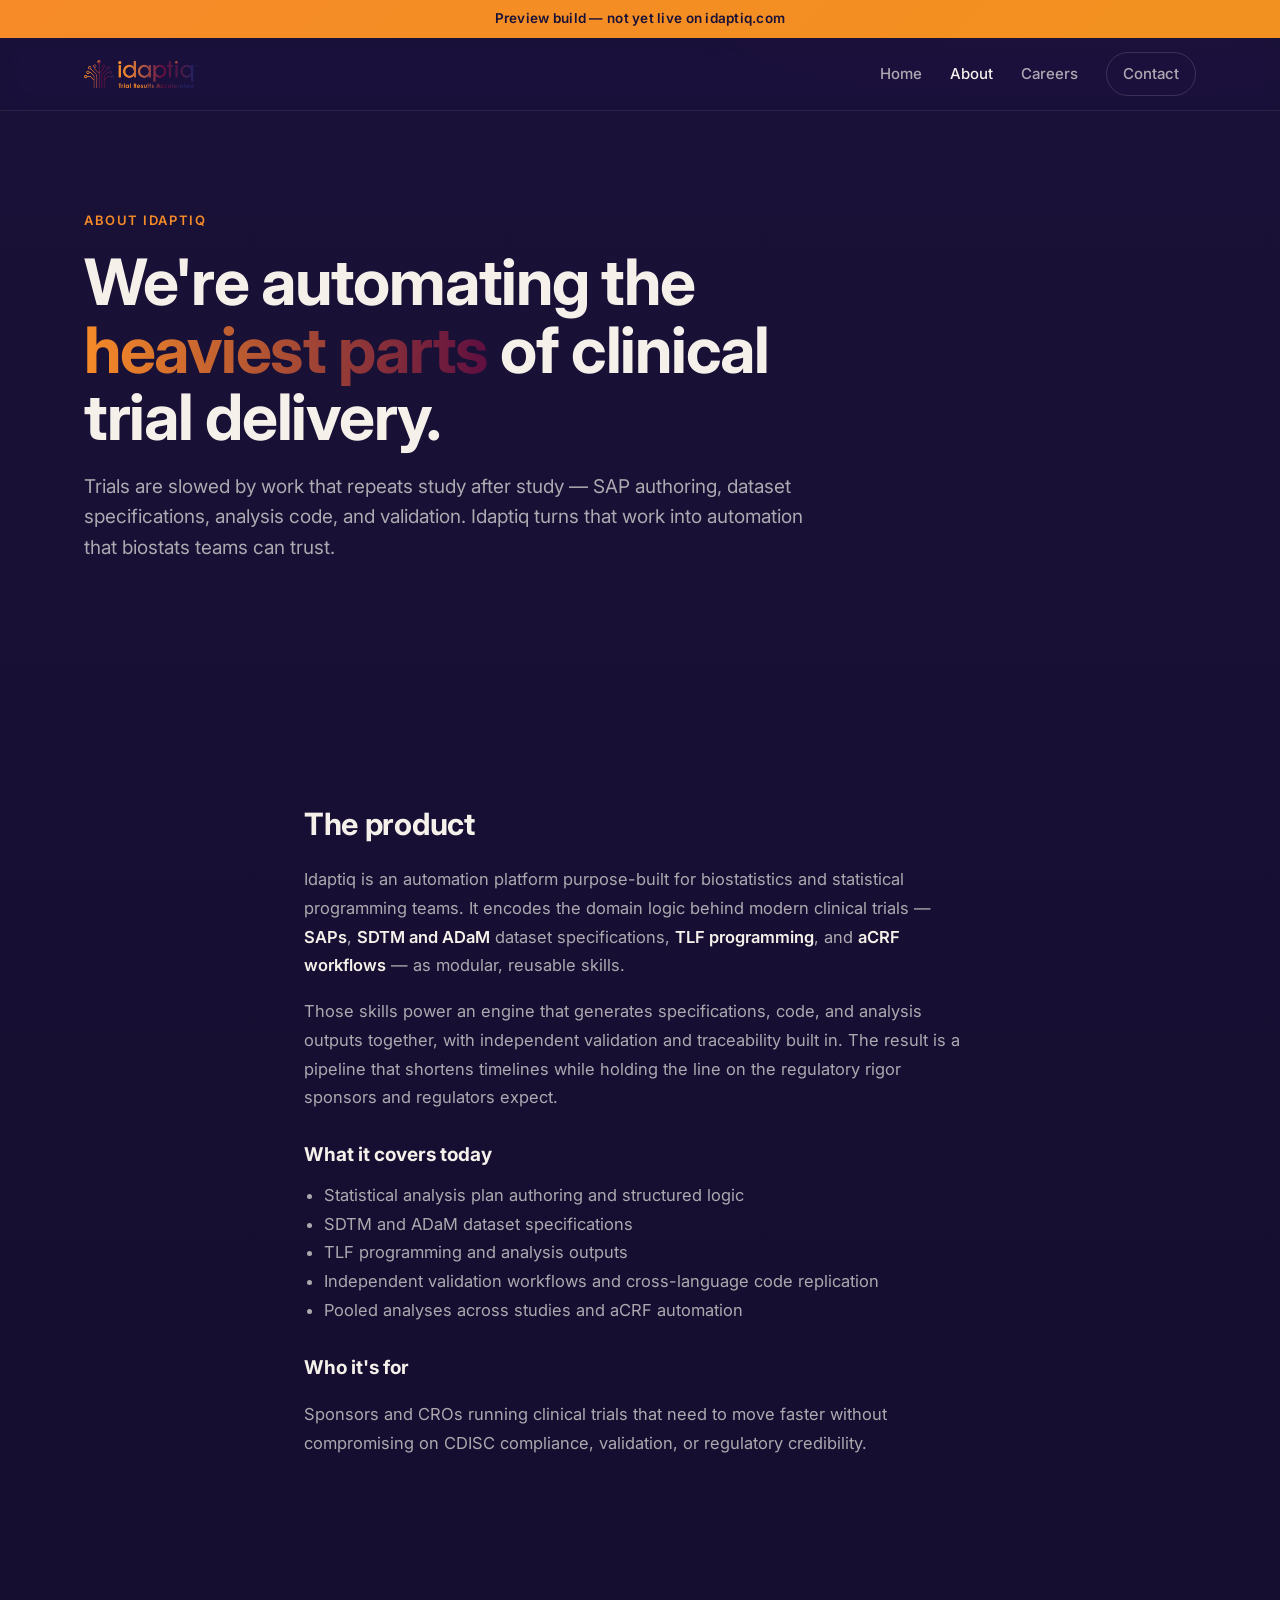
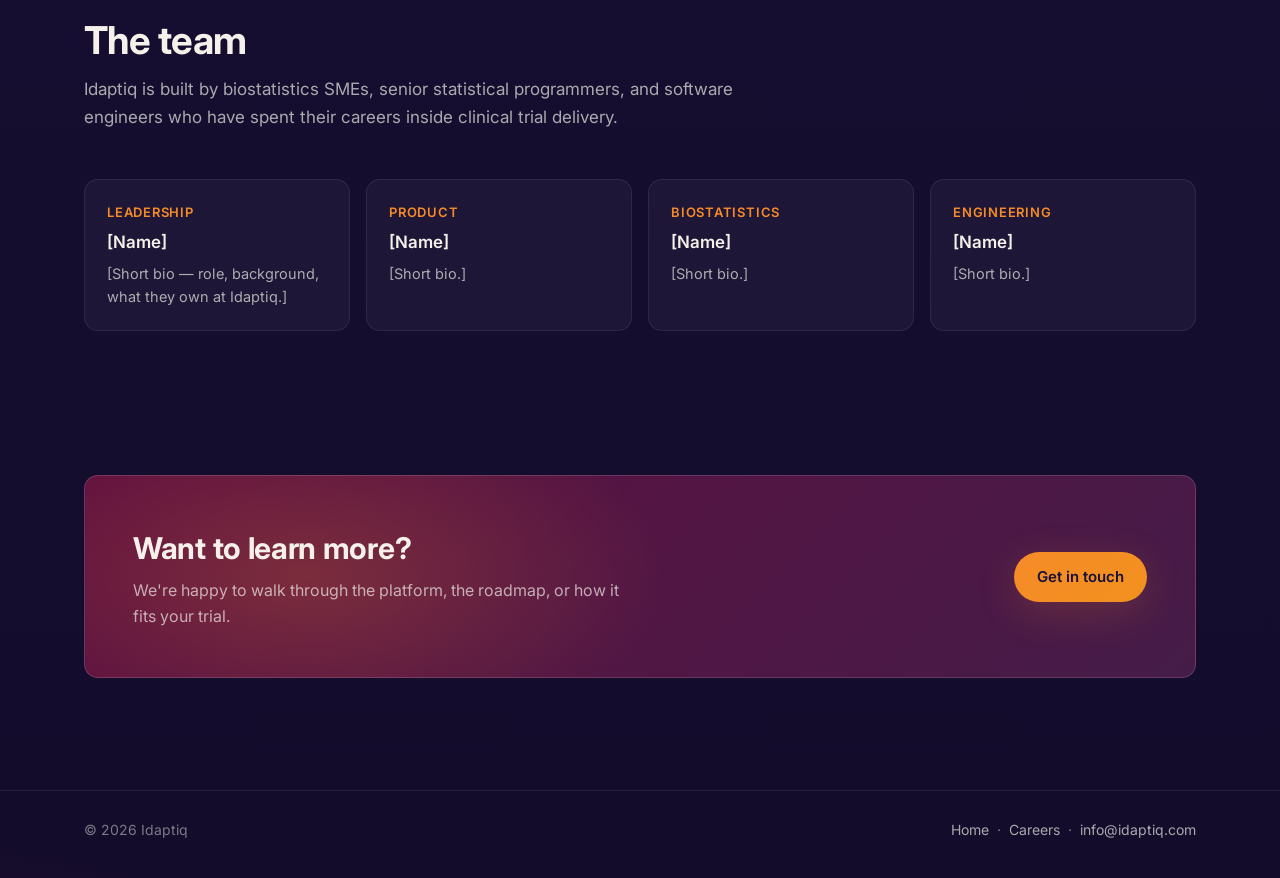
==== about.html @ 4130b28c "Scaffold v1 site: home, about, careers Dark theme using the Idaptiq palette (orange/tangerine accent" ====
<!DOCTYPE html>
<html lang="en">
<head>
  <meta charset="UTF-8">
  <meta name="viewport" content="width=device-width, initial-scale=1.0">
  <meta name="robots" content="noindex, nofollow">
  <title>About — Idaptiq</title>
  <meta name="description" content="About Idaptiq — the product, the mission, and the team automating biostatistics for clinical trials.">
  <link rel="preconnect" href="https://fonts.googleapis.com">
  <link rel="preconnect" href="https://fonts.gstatic.com" crossorigin>
  <link href="https://fonts.googleapis.com/css2?family=Inter:wght@400;500;600;700&display=swap" rel="stylesheet">
  <link rel="stylesheet" href="styles.css">
  <link rel="icon" type="image/png" href="logo.png">
</head>
<body>

  <div class="preview-banner">
    Preview build — not yet live on idaptiq.com
  </div>

  <nav class="nav">
    <div class="nav-inner">
      <a class="nav-brand" href="/">
        <img src="logo.png" alt="Idaptiq">
      </a>
      <div class="nav-links">
        <a href="/">Home</a>
        <a href="about.html" class="is-active">About</a>
        <a href="careers.html">Careers</a>
        <a href="mailto:info@idaptiq.com" class="btn btn-ghost btn-sm nav-cta">Contact</a>
      </div>
    </div>
  </nav>

  <header class="hero">
    <div class="container">
      <span class="eyebrow">About Idaptiq</span>
      <h1>We're automating the <span class="accent">heaviest parts</span> of clinical trial delivery.</h1>
      <p class="hero-sub">
        Trials are slowed by work that repeats study after study — SAP authoring, dataset
        specifications, analysis code, and validation. Idaptiq turns that work into
        automation that biostats teams can trust.
      </p>
    </div>
  </header>

  <section>
    <div class="container prose">
      <h2>The product</h2>
      <p>
        Idaptiq is an automation platform purpose-built for biostatistics and statistical
        programming teams. It encodes the domain logic behind modern clinical trials —
        <strong>SAPs</strong>, <strong>SDTM and ADaM</strong> dataset specifications,
        <strong>TLF programming</strong>, and <strong>aCRF workflows</strong> — as
        modular, reusable skills.
      </p>
      <p>
        Those skills power an engine that generates specifications, code, and analysis
        outputs together, with independent validation and traceability built in. The
        result is a pipeline that shortens timelines while holding the line on the
        regulatory rigor sponsors and regulators expect.
      </p>

      <h3>What it covers today</h3>
      <ul>
        <li>Statistical analysis plan authoring and structured logic</li>
        <li>SDTM and ADaM dataset specifications</li>
        <li>TLF programming and analysis outputs</li>
        <li>Independent validation workflows and cross-language code replication</li>
        <li>Pooled analyses across studies and aCRF automation</li>
      </ul>

      <h3>Who it's for</h3>
      <p>
        Sponsors and CROs running clinical trials that need to move faster without
        compromising on CDISC compliance, validation, or regulatory credibility.
      </p>
    </div>
  </section>

  <section>
    <div class="container">
      <div class="section-head">
        <h2>The team</h2>
        <p>
          Idaptiq is built by biostatistics SMEs, senior statistical programmers, and
          software engineers who have spent their careers inside clinical trial
          delivery.
        </p>
      </div>

      <div class="team-grid">
        <div class="team-member">
          <div class="role">Leadership</div>
          <p class="name">[Name]</p>
          <p class="bio">[Short bio — role, background, what they own at Idaptiq.]</p>
        </div>
        <div class="team-member">
          <div class="role">Product</div>
          <p class="name">[Name]</p>
          <p class="bio">[Short bio.]</p>
        </div>
        <div class="team-member">
          <div class="role">Biostatistics</div>
          <p class="name">[Name]</p>
          <p class="bio">[Short bio.]</p>
        </div>
        <div class="team-member">
          <div class="role">Engineering</div>
          <p class="name">[Name]</p>
          <p class="bio">[Short bio.]</p>
        </div>
      </div>
    </div>
  </section>

  <section>
    <div class="container">
      <div class="cta-band">
        <div>
          <h2>Want to learn more?</h2>
          <p>We're happy to walk through the platform, the roadmap, or how it fits your trial.</p>
        </div>
        <a href="mailto:info@idaptiq.com" class="btn btn-primary">Get in touch</a>
      </div>
    </div>
  </section>

  <footer class="footer">
    <div class="container footer-inner">
      <div>&copy; <span id="year"></span> Idaptiq</div>
      <div>
        <a href="/">Home</a> &nbsp;·&nbsp;
        <a href="careers.html">Careers</a> &nbsp;·&nbsp;
        <a href="mailto:info@idaptiq.com">info@idaptiq.com</a>
      </div>
    </div>
  </footer>

  <script>
    document.getElementById("year").textContent = new Date().getFullYear();
  </script>

</body>
</html>
---- styles.css ----
:root {
  --orange: #F68B28;
  --tangerine: #F2911F;
  --plum: #5F0F40;
  --purple: #451C48;
  --blue: #262262;

  --bg: #1a1138;
  --bg-elevated: rgba(255, 255, 255, 0.04);
  --bg-elevated-hover: rgba(255, 255, 255, 0.07);
  --border: rgba(255, 255, 255, 0.08);
  --border-strong: rgba(255, 255, 255, 0.14);

  --text: #f5f1ea;
  --text-muted: rgba(245, 241, 234, 0.68);
  --text-subtle: rgba(245, 241, 234, 0.48);

  --gradient-warm: linear-gradient(135deg, var(--orange), var(--tangerine));
  --gradient-cool: linear-gradient(135deg, var(--blue), var(--purple));
  --gradient-brand: linear-gradient(90deg, var(--orange), var(--plum));

  --maxw: 1160px;
  --radius: 14px;
  --radius-sm: 8px;
  --radius-pill: 999px;

  --shadow-soft: 0 6px 24px rgba(0, 0, 0, 0.25);
  --shadow-glow: 0 10px 40px rgba(246, 139, 40, 0.18);
}

* { box-sizing: border-box; }

html, body {
  margin: 0;
  padding: 0;
  background: var(--bg);
  color: var(--text);
  font-family: "Inter", -apple-system, BlinkMacSystemFont, "Segoe UI", Roboto, Helvetica, Arial, sans-serif;
  font-size: 16px;
  line-height: 1.6;
  -webkit-font-smoothing: antialiased;
  -moz-osx-font-smoothing: grayscale;
}

body {
  background:
    radial-gradient(1200px 600px at 85% -10%, rgba(246, 139, 40, 0.14), transparent 60%),
    radial-gradient(900px 500px at -10% 110%, rgba(95, 15, 64, 0.45), transparent 60%),
    linear-gradient(180deg, #1a1138 0%, #130c2b 100%);
  min-height: 100vh;
}

a { color: inherit; text-decoration: none; }

img { max-width: 100%; display: block; }

.container {
  width: 100%;
  max-width: var(--maxw);
  margin: 0 auto;
  padding: 0 24px;
}

/* ---------- Nav ---------- */

.nav {
  position: sticky;
  top: 0;
  z-index: 20;
  backdrop-filter: saturate(140%) blur(10px);
  background: rgba(26, 17, 56, 0.72);
  border-bottom: 1px solid var(--border);
}

.nav-inner {
  display: flex;
  align-items: center;
  justify-content: space-between;
  gap: 24px;
  padding: 14px 24px;
  max-width: var(--maxw);
  margin: 0 auto;
}

.nav-brand {
  display: flex;
  align-items: center;
  gap: 10px;
  font-weight: 700;
  letter-spacing: 0.2px;
}

.nav-brand img {
  height: 28px;
  width: auto;
}

.nav-links {
  display: flex;
  align-items: center;
  gap: 28px;
  flex-wrap: wrap;
}

.nav-links a {
  color: var(--text-muted);
  font-size: 15px;
  font-weight: 500;
  transition: color 0.15s ease;
}

.nav-links a:hover,
.nav-links a.is-active {
  color: var(--text);
}

.btn {
  display: inline-flex;
  align-items: center;
  justify-content: center;
  gap: 8px;
  padding: 12px 22px;
  border-radius: var(--radius-pill);
  font-weight: 600;
  font-size: 15px;
  border: 1px solid transparent;
  cursor: pointer;
  transition: transform 0.15s ease, box-shadow 0.2s ease, background 0.2s ease, border-color 0.2s ease, color 0.2s ease;
  white-space: nowrap;
}

.btn-primary {
  background: var(--gradient-warm);
  color: #1a1138;
  box-shadow: var(--shadow-glow);
}

.btn-primary:hover {
  transform: translateY(-1px);
  box-shadow: 0 14px 48px rgba(246, 139, 40, 0.28);
}

.btn-ghost {
  background: transparent;
  border-color: var(--border-strong);
  color: var(--text);
}

.btn-ghost:hover {
  border-color: var(--orange);
  color: var(--orange);
}

.btn-sm {
  padding: 9px 16px;
  font-size: 14px;
}

/* ---------- Hero ---------- */

.hero {
  padding: 96px 0 80px;
}

.eyebrow {
  display: inline-block;
  font-size: 13px;
  font-weight: 600;
  letter-spacing: 0.12em;
  text-transform: uppercase;
  color: var(--orange);
  margin-bottom: 18px;
}

.hero h1 {
  font-size: clamp(36px, 5.2vw, 64px);
  line-height: 1.05;
  letter-spacing: -0.02em;
  font-weight: 700;
  margin: 0 0 22px;
  max-width: 18ch;
}

.hero h1 .accent {
  background: var(--gradient-brand);
  -webkit-background-clip: text;
  background-clip: text;
  -webkit-text-fill-color: transparent;
  color: transparent;
}

.hero-sub {
  font-size: clamp(16px, 1.6vw, 19px);
  color: var(--text-muted);
  max-width: 60ch;
  margin: 0 0 36px;
}

.hero-ctas {
  display: flex;
  gap: 14px;
  flex-wrap: wrap;
}

/* ---------- Sections ---------- */

section {
  padding: 72px 0;
}

.section-head {
  max-width: 720px;
  margin: 0 0 48px;
}

.section-head h2 {
  font-size: clamp(28px, 3vw, 40px);
  line-height: 1.15;
  letter-spacing: -0.015em;
  font-weight: 700;
  margin: 0 0 14px;
}

.section-head p {
  color: var(--text-muted);
  font-size: 17px;
  margin: 0;
}

/* ---------- Feature grid ---------- */

.grid {
  display: grid;
  gap: 20px;
  grid-template-columns: repeat(auto-fit, minmax(260px, 1fr));
}

.card {
  background: var(--bg-elevated);
  border: 1px solid var(--border);
  border-radius: var(--radius);
  padding: 28px;
  transition: background 0.2s ease, border-color 0.2s ease, transform 0.2s ease;
}

.card:hover {
  background: var(--bg-elevated-hover);
  border-color: var(--border-strong);
  transform: translateY(-2px);
}

.card h3 {
  margin: 0 0 10px;
  font-size: 19px;
  font-weight: 600;
  letter-spacing: -0.01em;
}

.card p {
  margin: 0;
  color: var(--text-muted);
  font-size: 15.5px;
}

.card .icon {
  width: 40px;
  height: 40px;
  border-radius: 10px;
  background: var(--gradient-warm);
  display: flex;
  align-items: center;
  justify-content: center;
  margin-bottom: 18px;
  color: #1a1138;
  font-weight: 700;
  font-size: 18px;
}

/* ---------- Two-column prose ---------- */

.prose {
  max-width: 72ch;
}

.prose h2 {
  font-size: clamp(24px, 2.4vw, 32px);
  margin: 48px 0 14px;
  letter-spacing: -0.01em;
}

.prose h3 {
  font-size: 19px;
  margin: 28px 0 8px;
  color: var(--text);
}

.prose p, .prose li {
  color: var(--text-muted);
  font-size: 16.5px;
  line-height: 1.75;
}

.prose ul {
  padding-left: 20px;
  margin: 10px 0 16px;
}

.prose strong {
  color: var(--text);
  font-weight: 600;
}

/* ---------- Team ---------- */

.team-grid {
  display: grid;
  gap: 16px;
  grid-template-columns: repeat(auto-fit, minmax(220px, 1fr));
}

.team-member {
  background: var(--bg-elevated);
  border: 1px solid var(--border);
  border-radius: var(--radius);
  padding: 22px;
}

.team-member .role {
  color: var(--orange);
  font-size: 13px;
  font-weight: 600;
  letter-spacing: 0.06em;
  text-transform: uppercase;
  margin-bottom: 6px;
}

.team-member .name {
  font-size: 17px;
  font-weight: 600;
  margin: 0 0 4px;
}

.team-member .bio {
  color: var(--text-muted);
  font-size: 14.5px;
  margin: 6px 0 0;
}

/* ---------- Job listing ---------- */

.job {
  background: var(--bg-elevated);
  border: 1px solid var(--border);
  border-radius: var(--radius);
  padding: 32px;
  margin-bottom: 20px;
}

.job-head {
  display: flex;
  justify-content: space-between;
  align-items: flex-start;
  gap: 16px;
  flex-wrap: wrap;
  margin-bottom: 10px;
}

.job-head h3 {
  margin: 0;
  font-size: 22px;
  letter-spacing: -0.01em;
}

.job-meta {
  color: var(--text-subtle);
  font-size: 14px;
  letter-spacing: 0.04em;
  text-transform: uppercase;
}

.job-summary {
  color: var(--text-muted);
  margin: 0 0 18px;
}

.job details {
  border-top: 1px solid var(--border);
  padding-top: 18px;
}

.job summary {
  cursor: pointer;
  font-weight: 600;
  color: var(--orange);
  list-style: none;
  display: inline-flex;
  align-items: center;
  gap: 8px;
}

.job summary::-webkit-details-marker { display: none; }

.job summary::after {
  content: "↓";
  font-size: 14px;
  transition: transform 0.2s ease;
}

.job details[open] summary::after {
  transform: rotate(180deg);
}

.job details > *:not(summary) {
  margin-top: 16px;
}

/* ---------- CTA band ---------- */

.cta-band {
  background:
    radial-gradient(600px 300px at 20% 50%, rgba(246, 139, 40, 0.22), transparent 60%),
    linear-gradient(135deg, var(--plum), var(--purple));
  border: 1px solid var(--border-strong);
  border-radius: var(--radius);
  padding: 48px;
  display: flex;
  align-items: center;
  justify-content: space-between;
  gap: 24px;
  flex-wrap: wrap;
}

.cta-band h2 {
  margin: 0 0 6px;
  font-size: clamp(22px, 2.4vw, 30px);
  letter-spacing: -0.01em;
}

.cta-band p {
  margin: 0;
  color: var(--text-muted);
  max-width: 50ch;
}

/* ---------- Footer ---------- */

.footer {
  border-top: 1px solid var(--border);
  margin-top: 40px;
  padding: 28px 0 36px;
  color: var(--text-subtle);
  font-size: 14px;
}

.footer-inner {
  display: flex;
  justify-content: space-between;
  align-items: center;
  gap: 16px;
  flex-wrap: wrap;
}

.footer a { color: var(--text-muted); }
.footer a:hover { color: var(--text); }

/* ---------- Preview banner (remove on launch) ---------- */

.preview-banner {
  background: var(--gradient-warm);
  color: #1a1138;
  text-align: center;
  font-size: 13.5px;
  font-weight: 600;
  padding: 8px 16px;
  letter-spacing: 0.02em;
}

/* ---------- Responsive ---------- */

@media (max-width: 720px) {
  .nav-inner { padding: 12px 16px; }
  .container { padding: 0 16px; }
  .hero { padding: 64px 0 48px; }
  section { padding: 56px 0; }
  .cta-band { padding: 32px; }
  .nav-links { gap: 18px; }
  .nav-links a { font-size: 14px; }
}

@media (max-width: 520px) {
  .nav-links .nav-cta { display: none; }
}
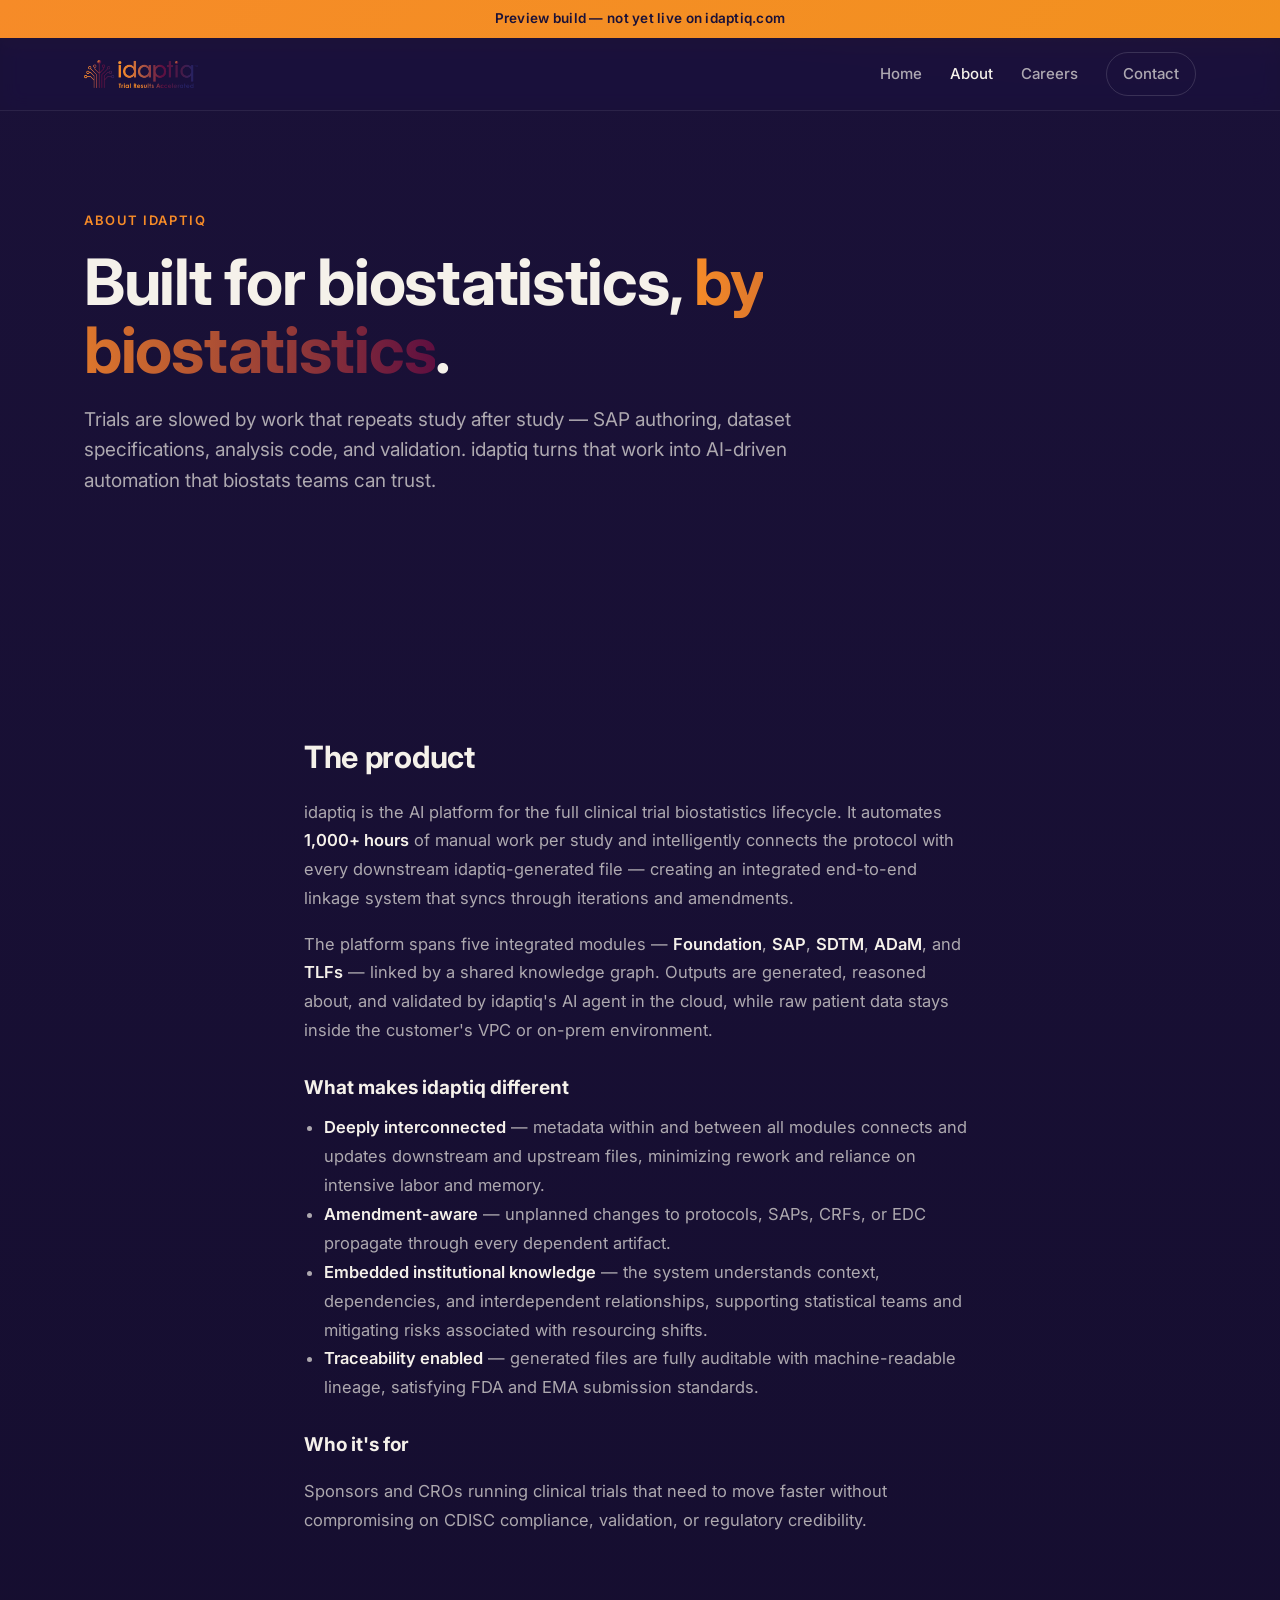
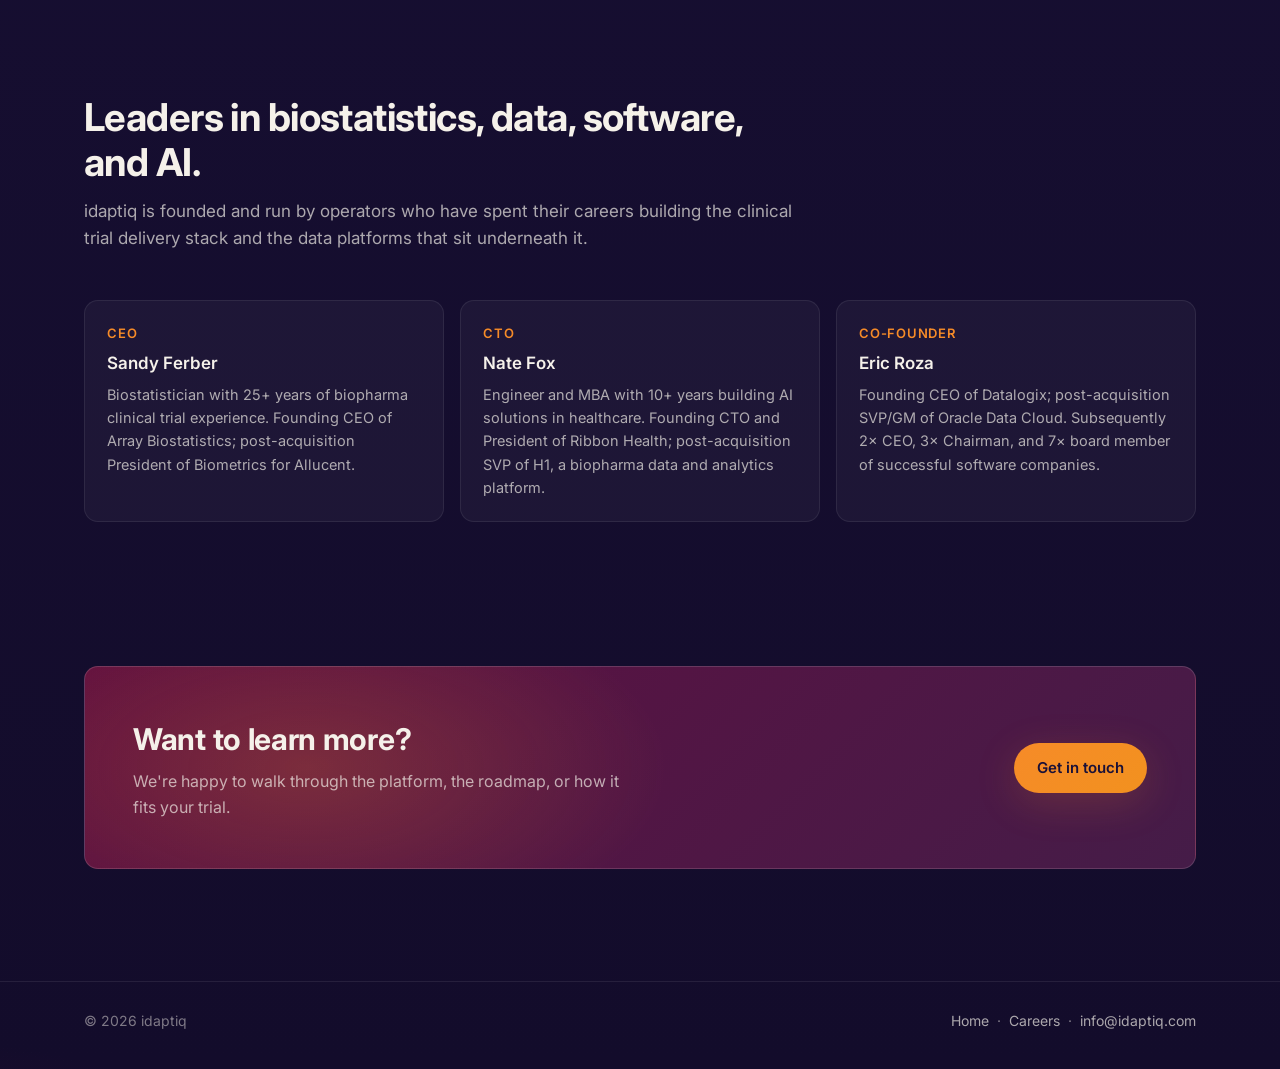
==== commit 0ea3e24e: "Update site with real product messaging, team bios, brand voice Pulled from the CRO partnership deck" ====
--- a/about.html
+++ b/about.html
@@ -4,8 +4,8 @@
   <meta charset="UTF-8">
   <meta name="viewport" content="width=device-width, initial-scale=1.0">
   <meta name="robots" content="noindex, nofollow">
-  <title>About — Idaptiq</title>
-  <meta name="description" content="About Idaptiq — the product, the mission, and the team automating biostatistics for clinical trials.">
+  <title>About — idaptiq</title>
+  <meta name="description" content="About idaptiq — the AI platform automating biostatistical outputs, and the team building it. Built for biostatistics, by biostatistics.">
   <link rel="preconnect" href="https://fonts.googleapis.com">
   <link rel="preconnect" href="https://fonts.gstatic.com" crossorigin>
   <link href="https://fonts.googleapis.com/css2?family=Inter:wght@400;500;600;700&display=swap" rel="stylesheet">
@@ -20,25 +20,25 @@
 
   <nav class="nav">
     <div class="nav-inner">
-      <a class="nav-brand" href="/">
-        <img src="logo.png" alt="Idaptiq">
+      <a class="nav-brand" href="index.html">
+        <img src="logo.png" alt="idaptiq">
       </a>
       <div class="nav-links">
-        <a href="/">Home</a>
+        <a href="index.html">Home</a>
         <a href="about.html" class="is-active">About</a>
         <a href="careers.html">Careers</a>
-        <a href="mailto:info@idaptiq.com" class="btn btn-ghost btn-sm nav-cta">Contact</a>
+        <a href="contact.html" class="btn btn-ghost btn-sm nav-cta">Contact</a>
       </div>
     </div>
   </nav>
 
   <header class="hero">
     <div class="container">
-      <span class="eyebrow">About Idaptiq</span>
-      <h1>We're automating the <span class="accent">heaviest parts</span> of clinical trial delivery.</h1>
+      <span class="eyebrow">About idaptiq</span>
+      <h1>Built for biostatistics, <span class="accent">by biostatistics</span>.</h1>
       <p class="hero-sub">
         Trials are slowed by work that repeats study after study — SAP authoring, dataset
-        specifications, analysis code, and validation. Idaptiq turns that work into
+        specifications, analysis code, and validation. idaptiq turns that work into AI-driven
         automation that biostats teams can trust.
       </p>
     </div>
@@ -48,26 +48,25 @@
     <div class="container prose">
       <h2>The product</h2>
       <p>
-        Idaptiq is an automation platform purpose-built for biostatistics and statistical
-        programming teams. It encodes the domain logic behind modern clinical trials —
-        <strong>SAPs</strong>, <strong>SDTM and ADaM</strong> dataset specifications,
-        <strong>TLF programming</strong>, and <strong>aCRF workflows</strong> — as
-        modular, reusable skills.
+        idaptiq is the AI platform for the full clinical trial biostatistics lifecycle. It
+        automates <strong>1,000+ hours</strong> of manual work per study and intelligently
+        connects the protocol with every downstream idaptiq-generated file — creating an
+        integrated end-to-end linkage system that syncs through iterations and amendments.
       </p>
       <p>
-        Those skills power an engine that generates specifications, code, and analysis
-        outputs together, with independent validation and traceability built in. The
-        result is a pipeline that shortens timelines while holding the line on the
-        regulatory rigor sponsors and regulators expect.
+        The platform spans five integrated modules — <strong>Foundation</strong>,
+        <strong>SAP</strong>, <strong>SDTM</strong>, <strong>ADaM</strong>, and
+        <strong>TLFs</strong> — linked by a shared knowledge graph. Outputs are generated,
+        reasoned about, and validated by idaptiq's AI agent in the cloud, while raw patient
+        data stays inside the customer's VPC or on-prem environment.
       </p>
 
-      <h3>What it covers today</h3>
+      <h3>What makes idaptiq different</h3>
       <ul>
-        <li>Statistical analysis plan authoring and structured logic</li>
-        <li>SDTM and ADaM dataset specifications</li>
-        <li>TLF programming and analysis outputs</li>
-        <li>Independent validation workflows and cross-language code replication</li>
-        <li>Pooled analyses across studies and aCRF automation</li>
+        <li><strong>Deeply interconnected</strong> — metadata within and between all modules connects and updates downstream and upstream files, minimizing rework and reliance on intensive labor and memory.</li>
+        <li><strong>Amendment-aware</strong> — unplanned changes to protocols, SAPs, CRFs, or EDC propagate through every dependent artifact.</li>
+        <li><strong>Embedded institutional knowledge</strong> — the system understands context, dependencies, and interdependent relationships, supporting statistical teams and mitigating risks associated with resourcing shifts.</li>
+        <li><strong>Traceability enabled</strong> — generated files are fully auditable with machine-readable lineage, satisfying FDA and EMA submission standards.</li>
       </ul>
 
       <h3>Who it's for</h3>
@@ -81,34 +80,28 @@
   <section>
     <div class="container">
       <div class="section-head">
-        <h2>The team</h2>
+        <h2>Leaders in biostatistics, data, software, and AI.</h2>
         <p>
-          Idaptiq is built by biostatistics SMEs, senior statistical programmers, and
-          software engineers who have spent their careers inside clinical trial
-          delivery.
+          idaptiq is founded and run by operators who have spent their careers building the
+          clinical trial delivery stack and the data platforms that sit underneath it.
         </p>
       </div>
 
       <div class="team-grid">
         <div class="team-member">
-          <div class="role">Leadership</div>
-          <p class="name">[Name]</p>
-          <p class="bio">[Short bio — role, background, what they own at Idaptiq.]</p>
+          <div class="role">CEO</div>
+          <p class="name">Sandy Ferber</p>
+          <p class="bio">Biostatistician with 25+ years of biopharma clinical trial experience. Founding CEO of Array Biostatistics; post-acquisition President of Biometrics for Allucent.</p>
         </div>
         <div class="team-member">
-          <div class="role">Product</div>
-          <p class="name">[Name]</p>
-          <p class="bio">[Short bio.]</p>
+          <div class="role">CTO</div>
+          <p class="name">Nate Fox</p>
+          <p class="bio">Engineer and MBA with 10+ years building AI solutions in healthcare. Founding CTO and President of Ribbon Health; post-acquisition SVP of H1, a biopharma data and analytics platform.</p>
         </div>
         <div class="team-member">
-          <div class="role">Biostatistics</div>
-          <p class="name">[Name]</p>
-          <p class="bio">[Short bio.]</p>
-        </div>
-        <div class="team-member">
-          <div class="role">Engineering</div>
-          <p class="name">[Name]</p>
-          <p class="bio">[Short bio.]</p>
+          <div class="role">Co-Founder</div>
+          <p class="name">Eric Roza</p>
+          <p class="bio">Founding CEO of Datalogix; post-acquisition SVP/GM of Oracle Data Cloud. Subsequently 2× CEO, 3× Chairman, and 7× board member of successful software companies.</p>
         </div>
       </div>
     </div>
@@ -121,16 +114,16 @@
           <h2>Want to learn more?</h2>
           <p>We're happy to walk through the platform, the roadmap, or how it fits your trial.</p>
         </div>
-        <a href="mailto:info@idaptiq.com" class="btn btn-primary">Get in touch</a>
+        <a href="contact.html" class="btn btn-primary">Get in touch</a>
       </div>
     </div>
   </section>
 
   <footer class="footer">
     <div class="container footer-inner">
-      <div>&copy; <span id="year"></span> Idaptiq</div>
+      <div>&copy; <span id="year"></span> idaptiq</div>
       <div>
-        <a href="/">Home</a> &nbsp;·&nbsp;
+        <a href="index.html">Home</a> &nbsp;·&nbsp;
         <a href="careers.html">Careers</a> &nbsp;·&nbsp;
         <a href="mailto:info@idaptiq.com">info@idaptiq.com</a>
       </div>
--- a/styles.css
+++ b/styles.css
@@ -202,6 +202,16 @@
   flex-wrap: wrap;
 }
 
+.hero-tag {
+  margin: 36px 0 0;
+  padding-left: 14px;
+  border-left: 3px solid var(--orange);
+  font-size: 15px;
+  font-style: italic;
+  color: var(--text-muted);
+  letter-spacing: 0.01em;
+}
+
 /* ---------- Sections ---------- */
 
 section {
@@ -274,6 +284,73 @@
   color: #1a1138;
   font-weight: 700;
   font-size: 18px;
+}
+
+/* ---------- Module flow ---------- */
+
+.module-flow {
+  display: flex;
+  align-items: stretch;
+  gap: 12px;
+  flex-wrap: wrap;
+}
+
+.module {
+  flex: 1 1 180px;
+  min-width: 180px;
+  background: var(--bg-elevated);
+  border: 1px solid var(--border);
+  border-top: 3px solid var(--orange);
+  border-radius: var(--radius);
+  padding: 22px 20px;
+  transition: background 0.2s ease, border-color 0.2s ease, transform 0.2s ease;
+}
+
+.module:hover {
+  background: var(--bg-elevated-hover);
+  transform: translateY(-2px);
+}
+
+.module-num {
+  display: inline-flex;
+  align-items: center;
+  justify-content: center;
+  width: 26px;
+  height: 26px;
+  border-radius: 50%;
+  background: var(--gradient-warm);
+  color: #1a1138;
+  font-size: 13px;
+  font-weight: 700;
+  margin-bottom: 12px;
+}
+
+.module h3 {
+  margin: 0 0 6px;
+  font-size: 17px;
+  font-weight: 600;
+  letter-spacing: -0.005em;
+}
+
+.module p {
+  margin: 0;
+  color: var(--text-muted);
+  font-size: 14.5px;
+  line-height: 1.55;
+}
+
+.module-arrow {
+  display: flex;
+  align-items: center;
+  justify-content: center;
+  color: var(--text-subtle);
+  font-size: 20px;
+  font-weight: 300;
+  flex: 0 0 auto;
+}
+
+@media (max-width: 820px) {
+  .module-arrow { display: none; }
 }
 
 /* ---------- Two-column prose ---------- */
@@ -462,6 +539,90 @@
 
 .footer a { color: var(--text-muted); }
 .footer a:hover { color: var(--text); }
+
+/* ---------- Contact form ---------- */
+
+.form-card {
+  background: var(--bg-elevated);
+  border: 1px solid var(--border);
+  border-radius: var(--radius);
+  padding: 36px;
+  max-width: 640px;
+}
+
+.form-row {
+  display: flex;
+  flex-direction: column;
+  gap: 6px;
+  margin-bottom: 18px;
+}
+
+.form-row label {
+  font-size: 14px;
+  font-weight: 600;
+  color: var(--text);
+  letter-spacing: 0.01em;
+}
+
+.form-row .hint {
+  font-size: 13px;
+  font-weight: 400;
+  color: var(--text-subtle);
+  margin-left: 6px;
+}
+
+.form-row input,
+.form-row textarea {
+  width: 100%;
+  padding: 12px 14px;
+  background: rgba(0, 0, 0, 0.2);
+  border: 1px solid var(--border-strong);
+  border-radius: var(--radius-sm);
+  color: var(--text);
+  font-family: inherit;
+  font-size: 15px;
+  line-height: 1.5;
+  transition: border-color 0.15s ease, background 0.15s ease;
+}
+
+.form-row input:focus,
+.form-row textarea:focus {
+  outline: none;
+  border-color: var(--orange);
+  background: rgba(0, 0, 0, 0.3);
+}
+
+.form-row textarea {
+  resize: vertical;
+  min-height: 120px;
+}
+
+.form-actions {
+  display: flex;
+  align-items: center;
+  gap: 14px;
+  flex-wrap: wrap;
+  margin-top: 8px;
+}
+
+.form-note {
+  font-size: 13px;
+  color: var(--text-subtle);
+  margin-top: 18px;
+}
+
+.form-status {
+  display: none;
+  margin-top: 14px;
+  padding: 12px 14px;
+  border-radius: var(--radius-sm);
+  font-size: 14px;
+  background: rgba(246, 139, 40, 0.12);
+  border: 1px solid rgba(246, 139, 40, 0.35);
+  color: var(--text);
+}
+
+.form-status.is-visible { display: block; }
 
 /* ---------- Preview banner (remove on launch) ---------- */
 
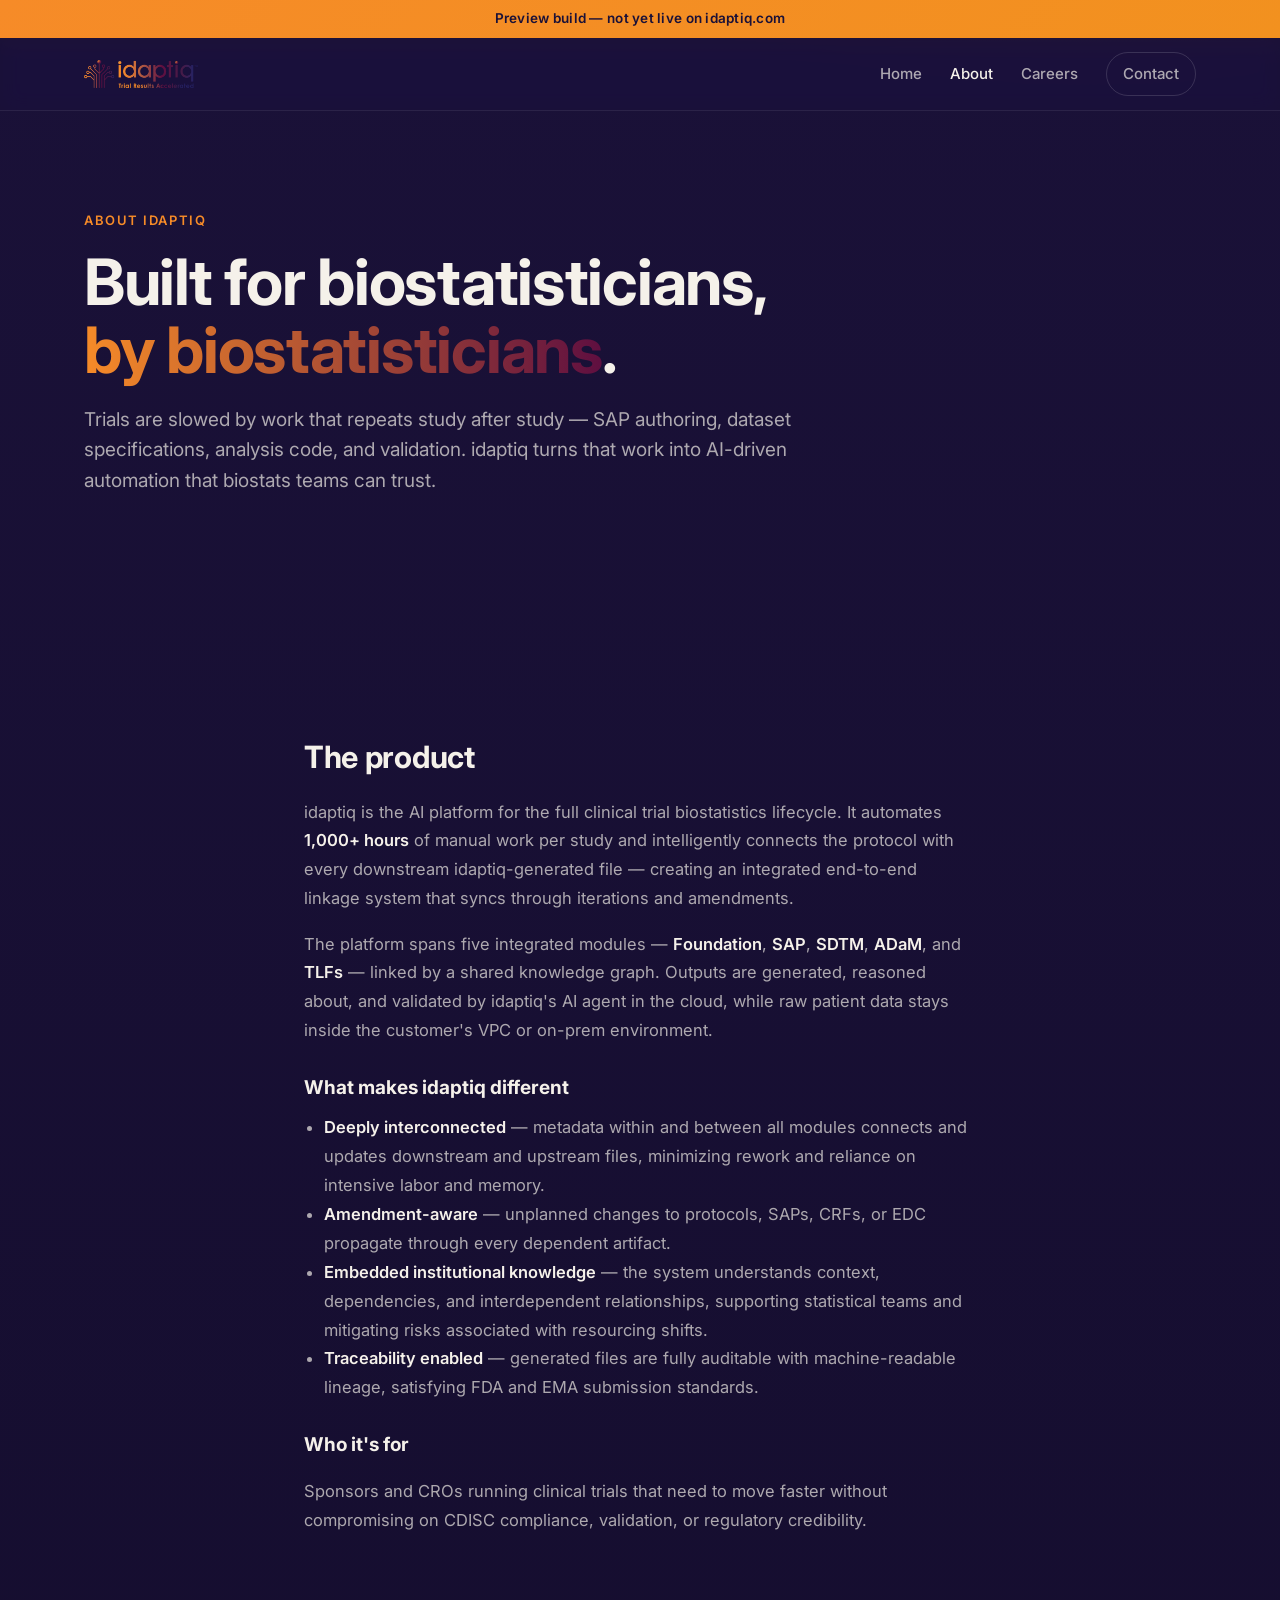
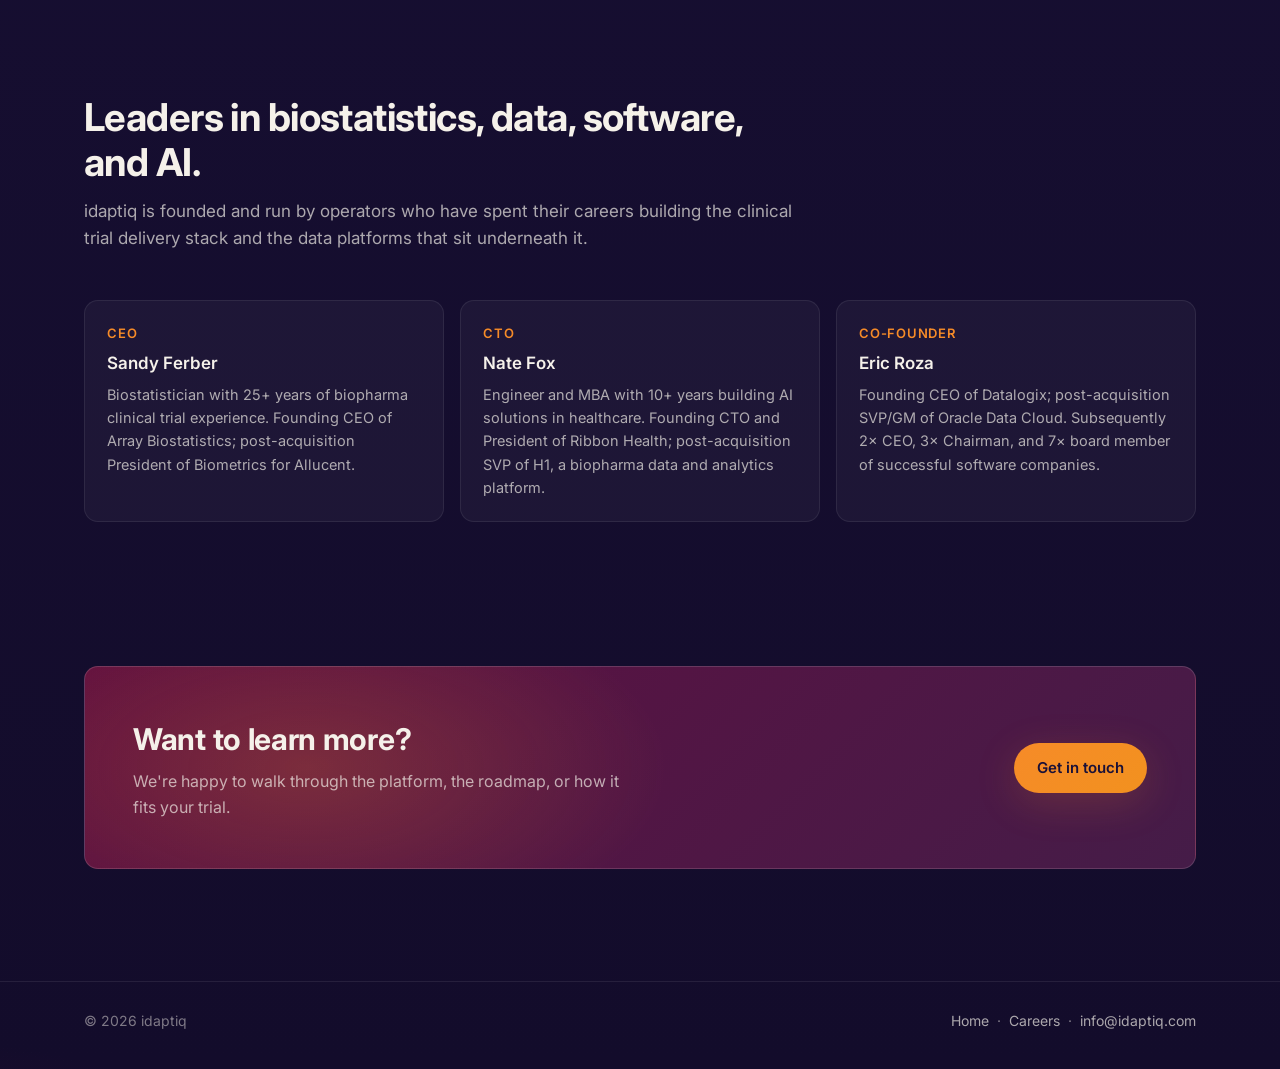
==== commit 9291b481: "Tagline: biostatistics → biostatisticians Shift the tagline from the discipline to the practitioners" ====
--- a/about.html
+++ b/about.html
@@ -5,7 +5,7 @@
   <meta name="viewport" content="width=device-width, initial-scale=1.0">
   <meta name="robots" content="noindex, nofollow">
   <title>About — idaptiq</title>
-  <meta name="description" content="About idaptiq — the AI platform automating biostatistical outputs, and the team building it. Built for biostatistics, by biostatistics.">
+  <meta name="description" content="About idaptiq — the AI platform automating biostatistical outputs, and the team building it. Built for biostatisticians, by biostatisticians.">
   <link rel="preconnect" href="https://fonts.googleapis.com">
   <link rel="preconnect" href="https://fonts.gstatic.com" crossorigin>
   <link href="https://fonts.googleapis.com/css2?family=Inter:wght@400;500;600;700&display=swap" rel="stylesheet">
@@ -35,7 +35,7 @@
   <header class="hero">
     <div class="container">
       <span class="eyebrow">About idaptiq</span>
-      <h1>Built for biostatistics, <span class="accent">by biostatistics</span>.</h1>
+      <h1>Built for biostatisticians, <span class="accent">by biostatisticians</span>.</h1>
       <p class="hero-sub">
         Trials are slowed by work that repeats study after study — SAP authoring, dataset
         specifications, analysis code, and validation. idaptiq turns that work into AI-driven
